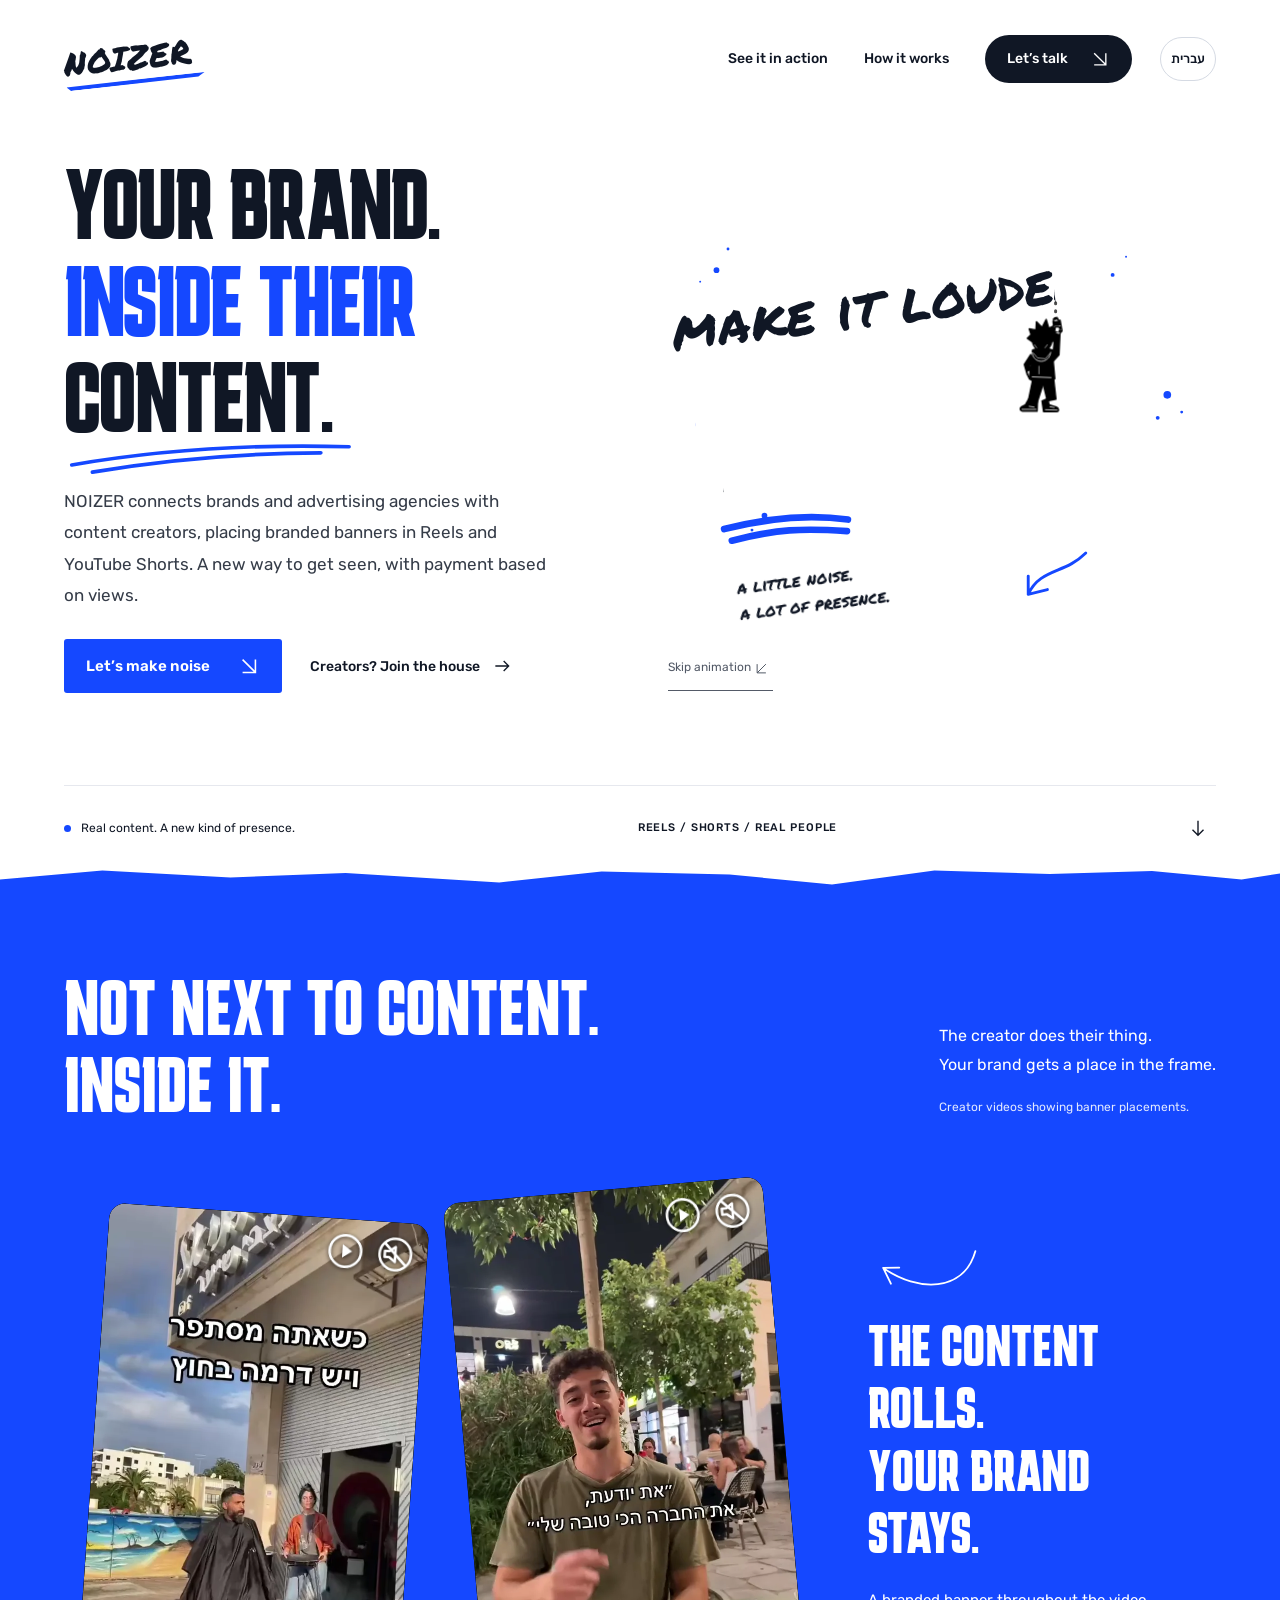
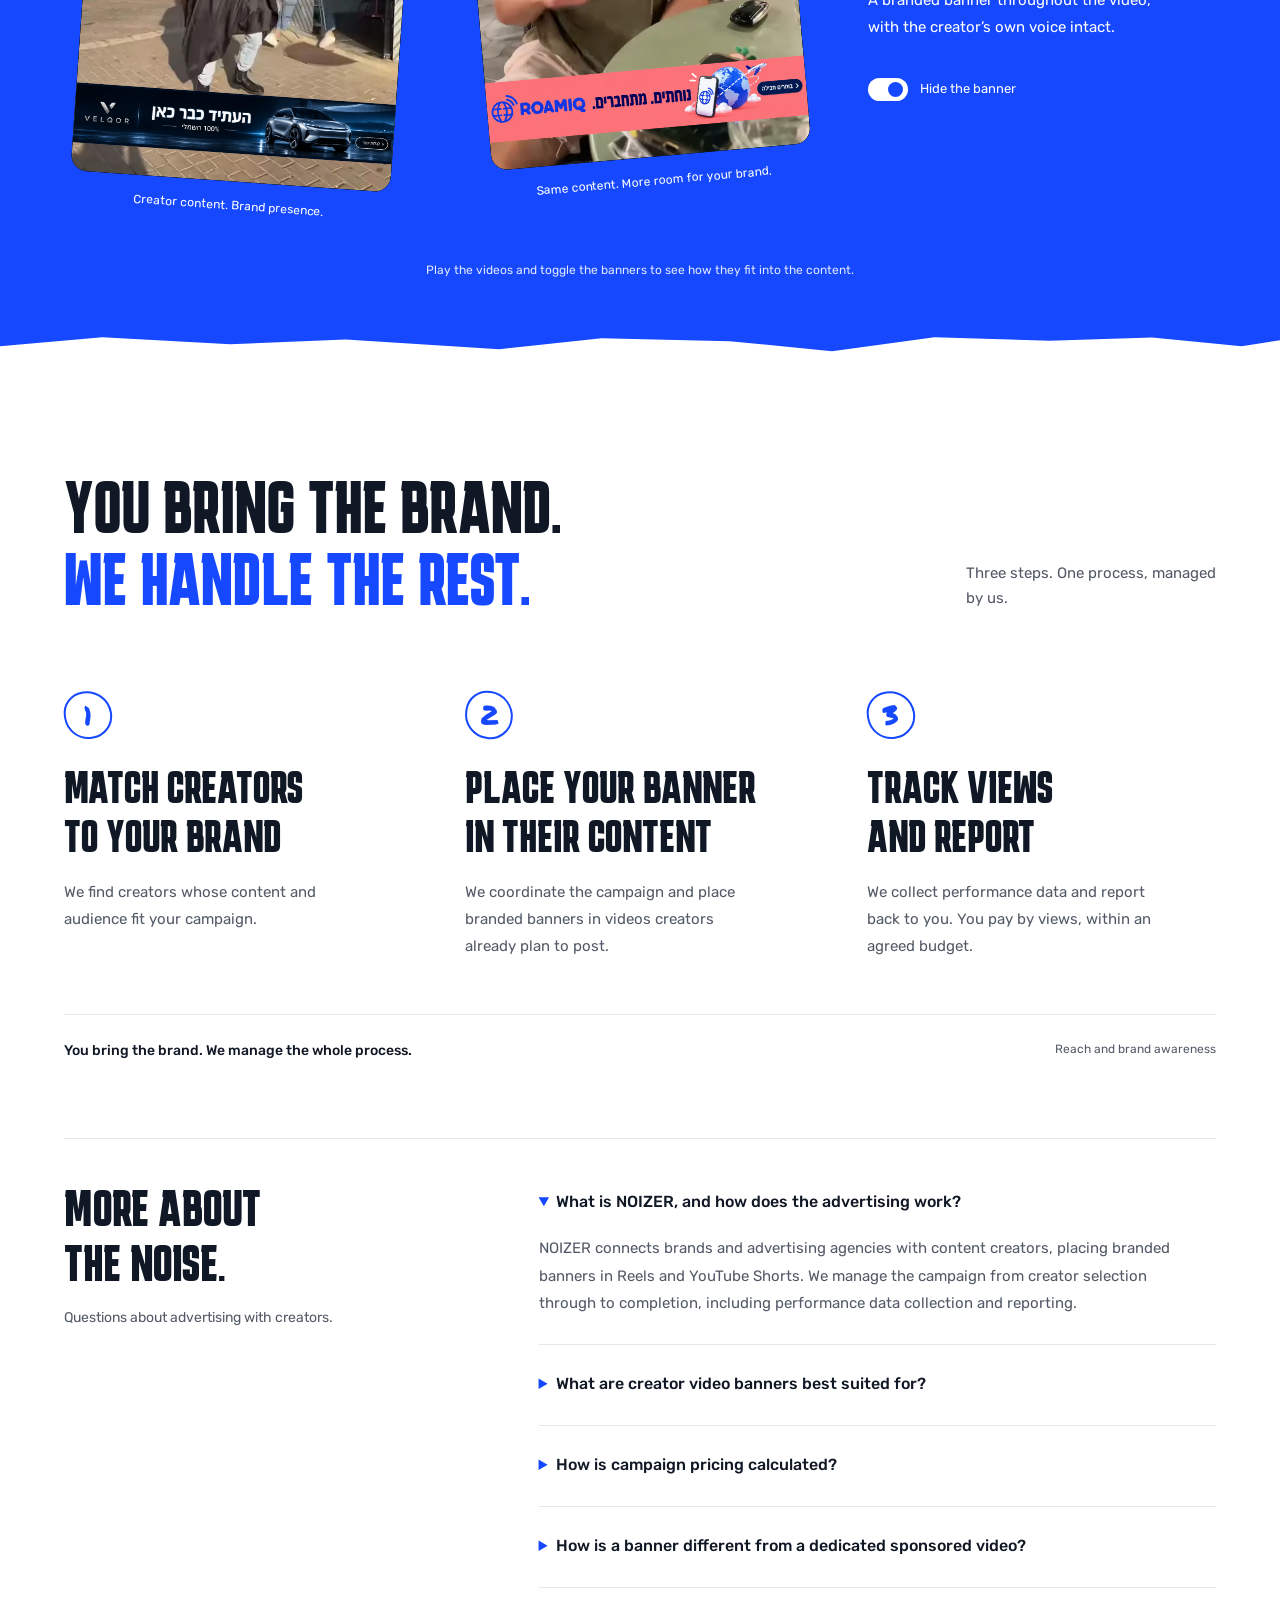
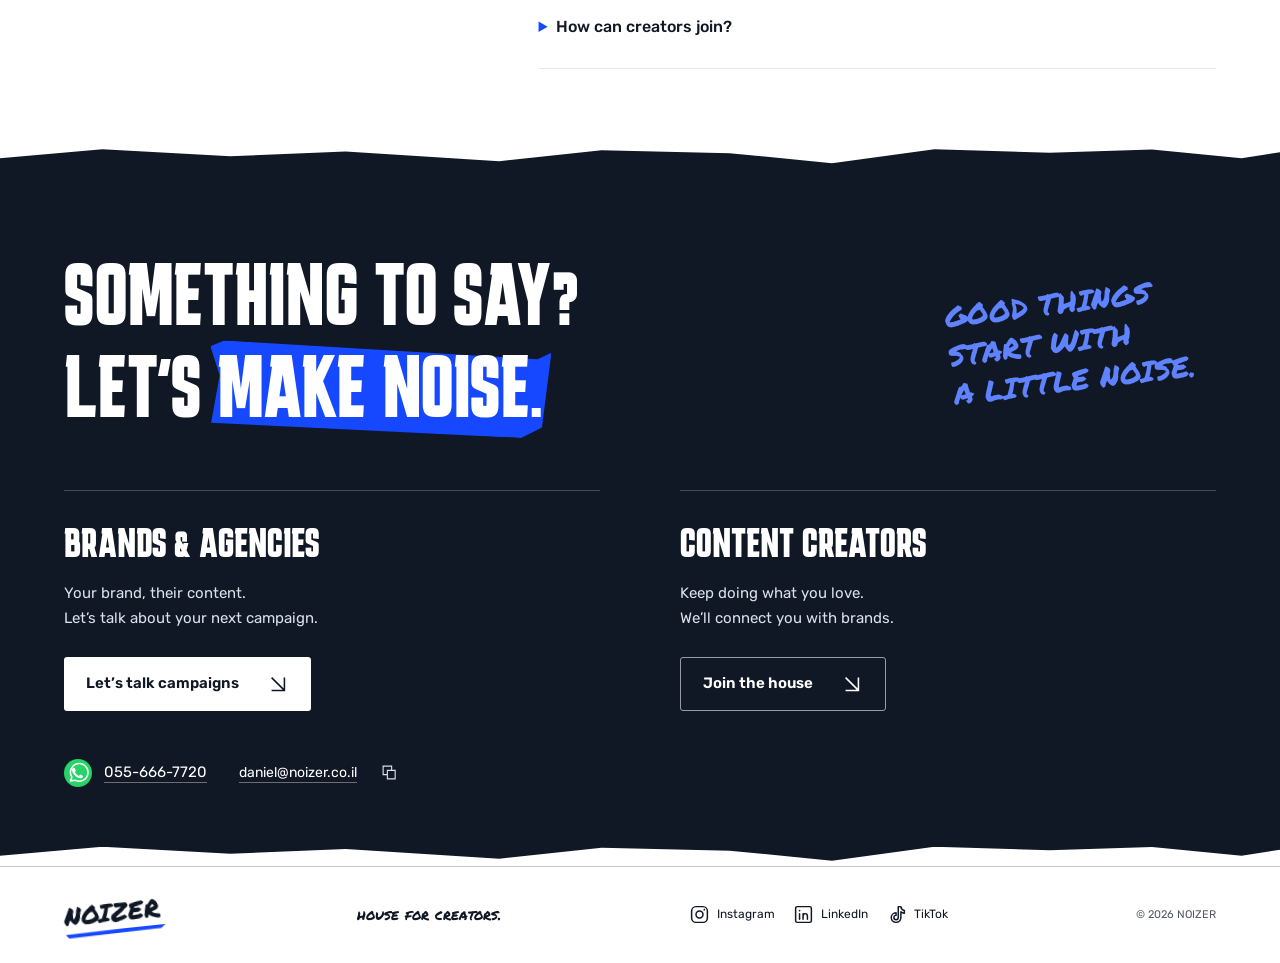
==== en/index.html @ 48719337 "Add full English site with language switch and bilingual search metadata" ====
<!doctype html>
<html lang="en" dir="ltr">
<head>
  <meta charset="utf-8">
  <meta name="viewport" content="width=device-width, initial-scale=1">
  <meta name="theme-color" content="#1548ff">
  <title>NOIZER | Branded banners in Reels and YouTube Shorts</title>
  <meta name="description" content="NOIZER connects brands and advertising agencies with content creators through branded banners in Reels and YouTube Shorts. We manage every step, from creator selection to campaign reporting.">
  <meta name="robots" content="index, follow, max-image-preview:large">
  <link rel="canonical" href="https://noizer.co.il/en/">
  <link rel="alternate" hreflang="he" href="https://noizer.co.il/">
  <link rel="alternate" hreflang="en" href="https://noizer.co.il/en/">
  <link rel="alternate" hreflang="x-default" href="https://noizer.co.il/">
  <meta property="og:type" content="website">
  <meta property="og:locale" content="en_US">
  <meta property="og:locale:alternate" content="he_IL">
  <meta property="og:site_name" content="NOIZER">
  <meta property="og:url" content="https://noizer.co.il/en/">
  <meta property="og:title" content="NOIZER | Your brand. Inside their content.">
  <meta property="og:description" content="Branded banners inside creators’ Reels and YouTube Shorts. We manage the campaign. You pay by views.">
  <meta property="og:image" content="https://noizer.co.il/assets/noizer-share.png">
  <meta property="og:image:secure_url" content="https://noizer.co.il/assets/noizer-share.png">
  <meta property="og:image:type" content="image/png">
  <meta property="og:image:width" content="1200">
  <meta property="og:image:height" content="630">
  <meta property="og:image:alt" content="NOIZER wordmark in black and blue on white">
  <meta name="twitter:card" content="summary_large_image">
  <meta name="twitter:image" content="https://noizer.co.il/assets/noizer-share.png">
  <meta name="twitter:image:alt" content="NOIZER wordmark in black and blue on white">
  <link rel="icon" href="/assets/favicon-96.png" type="image/png" sizes="96x96">
  <link rel="icon" href="/assets/favicon.svg" type="image/svg+xml" sizes="any">
  <link rel="preload" href="/assets/fonts/Karantina-Bold.ttf" as="font" type="font/ttf" crossorigin>
  <link rel="preload" href="/assets/fonts/Rubik.ttf" as="font" type="font/ttf" crossorigin>
  <link rel="stylesheet" href="/styles.css">
  <script src="/app.js" defer></script>
  <script type="application/ld+json">
  {
    "@context": "https://schema.org",
    "@graph": [
      {
        "@type": "Organization",
        "@id": "https://noizer.co.il/#noizer",
        "name": "NOIZER",
        "url": "https://noizer.co.il/",
        "email": "daniel@noizer.co.il",
        "sameAs": [
          "https://www.instagram.com/noizer__media/",
          "https://www.linkedin.com/company/noizer/",
          "https://www.tiktok.com/@noizer_media"
        ],
        "telephone": "+972556667720",
        "description": "A home for content creators, connecting them with brands and advertising agencies and managing branded banner campaigns in Reels and YouTube Shorts."
      },
      {
        "@type": "Service",
        "@id": "https://noizer.co.il/en/#service",
        "url": "https://noizer.co.il/en/",
        "name": "Branded banner placements in Reels and YouTube Shorts",
        "provider": {
          "@id": "https://noizer.co.il/#noizer"
        },
        "serviceType": "Creator campaign management for reach and brand awareness",
        "description": "Creator matching, campaign coordination, banner placement, view tracking and advertiser reporting. Payment is based on views within an agreed budget."
      },
      {
        "@type": "WebSite",
        "@id": "https://noizer.co.il/en/#website",
        "name": "NOIZER",
        "url": "https://noizer.co.il/en/",
        "inLanguage": "en",
        "publisher": {
          "@id": "https://noizer.co.il/#noizer"
        }
      }
    ]
  }
  </script>
</head>
<body>
  <a class="skip-link" href="#main">Skip to content</a>
  <header class="site-header shell">
    <a class="brand" href="#" aria-label="NOIZER — back to top"><span class="wordmark" lang="en" dir="ltr">NOIZER</span></a>
    <div class="header-actions">
      <nav aria-label="Main navigation">
        <a href="#examples">See it in action</a>
        <a href="#how-it-works">How it works</a>
        <a class="nav-contact" href="#contact">Let’s talk <svg class="inline-arrow" viewBox="0 0 24 24" aria-hidden="true"><path d="M19 5 5 19M5 5v14h14"/></svg></a>
      </nav>
      <a class="language-switch" href="/" lang="he" hreflang="he" dir="rtl" aria-label="Switch to Hebrew">עברית</a>
    </div>
  </header>

  <main id="main">
    <section class="hero shell" aria-labelledby="hero-title">
      <div class="hero-copy">
        <h1 id="hero-title">Your brand. <br> <span class="blue">Inside their</span> <br> <span class="last-line">content.<svg class="title-underline" viewBox="0 0 320 28" aria-hidden="true"><path d="M8 17 Q150 0 310 13 M30 26 Q150 12 279 18" /></svg></span></h1>
        <p class="hero-description">NOIZER connects brands and advertising agencies with content creators, placing branded banners in <bdi lang="en">Reels</bdi> and <bdi lang="en">YouTube Shorts</bdi>. A new way to get seen, with payment based on views.</p>
        <div class="hero-actions">
          <a class="button button-blue" href="#brands">Let’s make noise <svg viewBox="0 0 24 24" aria-hidden="true"><path d="M19 5 5 19M5 5v14h14"/></svg></a>
          <a class="creator-link" href="#creators">Creators? Join the house <svg class="inline-arrow" viewBox="0 0 24 24" aria-hidden="true"><path d="M20 12H4m6-6-6 6 6 6"/></svg></a>
        </div>
      </div>

      <div class="spray-art" id="spray-art" dir="ltr" aria-label="make it louder. make it noizer. house for creators.">
        <div class="spray-wall" lang="en">
          <span class="spray-line spray-first">make it louder</span>
          <span class="spray-line spray-second">make it noizer</span>
          <span class="spray-line spray-third">house for creators</span>
        </div>
        <svg class="art-splashes" viewBox="0 0 540 490" aria-hidden="true">
          <g fill="currentColor"><circle cx="35" cy="70" r="3"/><circle cx="47" cy="48" r="1.5"/><circle cx="18" cy="82" r="1"/><circle cx="505" cy="200" r="4"/><circle cx="520" cy="218" r="1.5"/><circle cx="495" cy="224" r="2"/><circle cx="85" cy="326" r="3"/><circle cx="72" cy="341" r="1.5"/><circle cx="448" cy="75" r="2"/><circle cx="462" cy="56" r="1"/></g>
          <path d="M43 340c46-12 87-16 129-10M51 352c48-12 72-13 120-10" fill="none" stroke="currentColor" stroke-width="7" stroke-linecap="round"/>
          <path d="M420 365c-22 22-48 16-60 43m0 0 0-19m0 19 20-5" fill="none" stroke="currentColor" stroke-width="3" stroke-linecap="round"/>
        </svg>
        <svg class="paint-stream" aria-hidden="true"><path id="paint-trail" fill="none" stroke="#000" stroke-width="3" stroke-linecap="round" stroke-dasharray="1 7"/></svg>
        <svg class="spray-character" id="spray-character" viewBox="0 0 180 280" aria-hidden="true" focusable="false">
          <g stroke="#000" stroke-width="3.5" stroke-linecap="round" stroke-linejoin="round">
            <!-- Back view: small hoodie silhouette, no face. -->
            <g class="kid-leg-left">
              <path d="m76 175-13 63 23 7 20-62" fill="#000"/>
              <path d="m64 234-9 16-10 5c-6 4-5 11 2 12h39l1-25Z" fill="#000"/>
              <path d="M46 262h37m-18-8 13 2" stroke="#fff" stroke-width="2"/>
            </g>
            <g class="kid-leg-right">
              <path d="m98 179 15 61 23-5-7-63" fill="#000"/>
              <path d="m114 233 4 17 19 6c7 3 8 11 1 12h-35l-4-28Z" fill="#000"/>
              <path d="m108 263 31 1m-19-9 11 2" stroke="#fff" stroke-width="2"/>
            </g>
            <path d="m69 117-17 26 8 28 13-7-7-18 16-17" fill="#000"/>
            <path d="m59 162 4 15 12-4-3-14" fill="#fff"/>
            <path d="m113 121 16-15 5-53 13 1-3 64-22 24" fill="#000"/>
            <path d="m134 58-1-15 14-4 4 15-6 10" fill="#fff"/>
            <path d="m74 105-9 76c20 13 46 13 68 0l-7-76-25-9Z" fill="#000"/>
            <path d="M73 112c2 30 45 32 49-1M73 176l50 2" fill="none" stroke="#fff" stroke-width="2"/>
            <path d="m76 113 11 13 21 2 12-14M91 148v20" fill="none" stroke="#fff" stroke-width="1.5"/>
            <path d="M73 62c-2 23 4 43 26 46 23-3 30-22 25-47" fill="#000"/>
            <path d="m73 83-13-9 10-10-5-15 18 3 1-22 15 15 11-21 7 23 19-9-6 23 15 4-18 18-6-11-11 7-12-8-13 10Z" fill="#000"/>
            <path d="m79 91 6 8m28-8-6 8" fill="none" stroke="#fff" stroke-width="1.5"/>
            <!-- Can nozzle is at (135,25); JS uses that same anchor. -->
            <path d="m128 29 19-3 5 29-20 3Z" fill="#000"/>
            <path d="m132 43 15-2m-13 12 15-2" stroke="#fff" stroke-width="2"/>
            <path d="m130 29-1-6 11-2 3 6" fill="#fff"/>
            <path d="m133 25-1-5 7-1 1 5" fill="#000"/>
            <path d="m133 53 1-9 9-1 4 6-4 9" fill="#fff"/>
          </g>
        </svg>
        <span class="art-note" lang="en">a little noise. <br> a lot of presence.</span>
        <div class="animation-controls">
          <button class="skip-animation" id="skip-animation" type="button" hidden>Skip animation <svg class="inline-arrow" viewBox="0 0 24 24" aria-hidden="true"><path d="M19 5 5 19M5 5v14h14"/></svg></button>
        </div>
      </div>
      <div class="hero-foot"><span><i aria-hidden="true"></i> Real content. A new kind of presence.</span><span dir="ltr" lang="en">REELS / SHORTS / REAL PEOPLE</span><a href="#examples" aria-label="Explore the examples"><svg viewBox="0 0 24 24" aria-hidden="true"><path d="M12 4v16m-6-6 6 6 6-6"/></svg></a></div>
    </section>

    <div class="section-transition white-to-blue" aria-hidden="true"></div>

    <section class="examples" id="examples" aria-labelledby="examples-title">
      <div class="shell">
        <div class="section-top">
          <h2 id="examples-title">Not next to content. <br> Inside it.</h2>
          <div class="section-intro"><p>The creator does their thing. <br> Your brand gets a place in the frame.</p><p class="demo-disclaimer">Creator videos showing banner placements.</p></div>
        </div>
        <div class="example-composition">
          <figure class="demo-frame demo-one">
            <div class="demo-photo photo-one">
              <video class="creator-video" id="creator-one" width="576" height="1024" controls playsinline muted preload="none" poster="/assets/examples/creator-one-poster.webp" aria-label="Creator video 1">
                <source src="/assets/examples/creator-one.mp4" type="video/mp4">
                Your browser does not support video playback. <a href="/assets/examples/creator-one.mp4">Open the video</a>.
              </video>
            </div>
            <div class="video-controls" hidden>
              <button class="video-play" type="button" aria-controls="creator-one" aria-label="Play video 1" data-playing="false"><svg class="video-control-icon" viewBox="0 0 24 24" aria-hidden="true" focusable="false"><circle cx="12" cy="12" r="10.5"/><path class="play-mark" d="m10 7.5 6.5 4.5-6.5 4.5Z"/><path class="pause-mark" d="M9.5 8v8m5-8v8"/></svg></button>
              <button class="video-sound" type="button" aria-controls="creator-one" aria-label="Unmute video 1" aria-pressed="false"><svg class="video-control-icon" viewBox="0 0 24 24" aria-hidden="true" focusable="false"><circle cx="12" cy="12" r="10.5"/><path d="M5 10h3l4-3v10l-4-3H5Z"/><path class="sound-waves" d="M15 9a4.5 4.5 0 0 1 0 6m2-8a7 7 0 0 1 0 10"/><path class="sound-slash" d="m5 5 14 14"/></svg></button>
            </div>
            <span class="video-status visually-hidden" role="status"></span>
            <div class="mock-banner real-banner banner-velqor"><img src="/assets/examples/velqor-banner.png" width="2172" height="724" alt="VELQOR — the future is here. 100% electric" loading="lazy" decoding="async"></div>
            <figcaption>Creator content. Brand presence.</figcaption>
          </figure>
          <figure class="demo-frame demo-two">
            <div class="demo-photo photo-two">
              <video class="creator-video" id="creator-two" width="576" height="1024" controls playsinline muted preload="none" poster="/assets/examples/creator-two-poster.webp" aria-label="Creator video 2">
                <source src="/assets/examples/creator-two.mp4" type="video/mp4">
                Your browser does not support video playback. <a href="/assets/examples/creator-two.mp4">Open the video</a>.
              </video>
            </div>
            <div class="video-controls" hidden>
              <button class="video-play" type="button" aria-controls="creator-two" aria-label="Play video 2" data-playing="false"><svg class="video-control-icon" viewBox="0 0 24 24" aria-hidden="true" focusable="false"><circle cx="12" cy="12" r="10.5"/><path class="play-mark" d="m10 7.5 6.5 4.5-6.5 4.5Z"/><path class="pause-mark" d="M9.5 8v8m5-8v8"/></svg></button>
              <button class="video-sound" type="button" aria-controls="creator-two" aria-label="Unmute video 2" aria-pressed="false"><svg class="video-control-icon" viewBox="0 0 24 24" aria-hidden="true" focusable="false"><circle cx="12" cy="12" r="10.5"/><path d="M5 10h3l4-3v10l-4-3H5Z"/><path class="sound-waves" d="M15 9a4.5 4.5 0 0 1 0 6m2-8a7 7 0 0 1 0 10"/><path class="sound-slash" d="m5 5 14 14"/></svg></button>
            </div>
            <span class="video-status visually-hidden" role="status"></span>
            <div class="mock-banner real-banner banner-roamiq"><img src="/assets/examples/roamiq-banner.png" width="2172" height="724" alt="ROAMIQ — land, connect, choose a plan" loading="lazy" decoding="async"></div>
            <figcaption>Same content. More room for your brand.</figcaption>
          </figure>
          <div class="example-explainer">
            <svg class="hand-arrow" viewBox="0 0 160 90" aria-hidden="true"><path d="M145 12c-7 59-70 69-123 43m0 0 22-4M22 55l14 20"/></svg>
            <h3>The content rolls. <br> Your brand stays.</h3>
            <p>A branded banner throughout the video, <br> with the creator’s own voice intact.</p>
            <button class="banner-toggle" id="banner-toggle" type="button" aria-pressed="true" hidden><span class="toggle-track" aria-hidden="true"><span></span></span><span id="toggle-label">Hide the banner</span></button>
            <span class="toggle-status" id="toggle-status" role="status"></span>
          </div>
        </div>
        <p class="examples-note">Play the videos and toggle the banners to see how they fit into the content.</p>
      </div>
    </section>

    <div class="section-transition blue-to-white" aria-hidden="true"></div>

    <section class="how shell" id="how-it-works" aria-labelledby="how-title">
      <div class="how-heading"><h2 id="how-title">You bring the brand. <br> <span class="blue">We handle the rest.</span></h2><p>Three steps. One process, managed by us.</p></div>
      <ol class="steps">
        <li><span class="step-number" aria-hidden="true">1</span><h3>Match creators <br> to your brand</h3><p>We find creators whose content and audience fit your campaign.</p></li>
        <li><span class="step-number" aria-hidden="true">2</span><h3>Place your banner <br> in their content</h3><p>We coordinate the campaign and place branded banners in videos creators already plan to post.</p></li>
        <li><span class="step-number" aria-hidden="true">3</span><h3>Track views <br> and report</h3><p>We collect performance data and report back to you. You pay by views, within an agreed budget.</p></li>
      </ol>
      <div class="how-bottom"><p>You bring the brand. We manage the whole process.</p><span>Reach and brand awareness</span></div>
      <div class="service-faq" aria-labelledby="faq-title">
        <div class="faq-heading"><h3 id="faq-title">More about <br> the noise.</h3><p>Questions about advertising with creators.</p></div>
        <div class="faq-answers">
          <details open>
            <summary>What is NOIZER, and how does the advertising work?</summary>
            <p>NOIZER connects brands and advertising agencies with content creators, placing branded banners in Reels and YouTube Shorts. We manage the campaign from creator selection through to completion, including performance data collection and reporting.</p>
          </details>
          <details>
            <summary>What are creator video banners best suited for?</summary>
            <p>The format is suited to reach and brand awareness campaigns, including upper funnel budgets. Your brand appears within the creator’s content. Sales or conversions are not guaranteed.</p>
          </details>
          <details>
            <summary>How is campaign pricing calculated?</summary>
            <p>Payment is based on views, within a budget agreed in advance. NOIZER collects performance data and reports to the advertiser as part of campaign management.</p>
          </details>
          <details>
            <summary>How is a banner different from a dedicated sponsored video?</summary>
            <p>With NOIZER, the banner appears in a video the creator already plans to post. Creators keep their own style, while your brand gets a place in the frame. We provide managed campaigns, rather than a self-service advertising platform.</p>
          </details>
          <details>
            <summary>How can creators join?</summary>
            <p>Get in touch through our <a href="#creators">creator contact section</a> with a profile link and a little about your content. NOIZER reviews the fit for campaigns and brands; there is no automatic platform signup.</p>
          </details>
        </div>
      </div>
    </section>

    <div class="section-transition white-to-ink" aria-hidden="true"></div>

    <section class="contact" id="contact" aria-labelledby="contact-title">
      <div class="shell">
        <div class="contact-heading"><h2 id="contact-title">Something to say? <br> Let’s <span class="paint-word">make noise.</span></h2><span class="contact-slogan" lang="en" dir="ltr">GOOD THINGS <br> START WITH <br> A LITTLE NOISE.</span></div>
        <div class="contact-paths">
          <article id="brands"><h3>Brands &amp; agencies</h3><p>Your brand, their content. <br> Let’s talk about your next campaign.</p><a class="button button-white" data-contact="brands" href="mailto:daniel@noizer.co.il?subject=NOIZER%20%E2%80%94%20Brand%20or%20agency%20inquiry">Let’s talk campaigns <svg viewBox="0 0 24 24" aria-hidden="true"><path d="M19 5 5 19M5 5v14h14"/></svg></a></article>
          <article id="creators"><h3>Content creators</h3><p>Keep doing what you love. <br> We’ll connect you with brands.</p><a class="button button-outline" data-contact="creators" href="mailto:daniel@noizer.co.il?subject=NOIZER%20%E2%80%94%20Creator%20inquiry">Join the house <svg viewBox="0 0 24 24" aria-hidden="true"><path d="M19 5 5 19M5 5v14h14"/></svg></a></article>
        </div>
        <div class="direct-contact">
          <a class="phone-link" href="https://wa.me/972556667720" target="_blank" rel="noopener noreferrer" aria-label="Chat with NOIZER on WhatsApp — opens in a new tab"><svg class="whatsapp-icon" viewBox="0 0 32 32" aria-hidden="true"><circle cx="16" cy="16" r="16" fill="#25d366"/><path d="M7.5 25 9 20.7a10 10 0 1 1 3.9 3.5L7.5 25Z" fill="none" stroke="#fff" stroke-width="1.8" stroke-linejoin="round"/><path d="m12 10 1.7 3.6-1.3 1.3c1.2 2.1 2.6 3.5 4.7 4.5l1.3-1.6 3.4 1.6c-.2 2-1.6 3.1-3.3 2.7-4.8-1.2-8.6-5.1-9.3-8.8-.3-1.5.5-3 1.5-3.3H12Z" fill="#fff"/></svg><span dir="ltr">055-666-7720</span></a>
        <div class="email-line"><a href="mailto:daniel@noizer.co.il" dir="ltr">daniel@noizer.co.il</a><button id="copy-email" type="button" aria-label="Copy email address" hidden><svg viewBox="0 0 24 24" aria-hidden="true"><path d="M9 9h11v12H9zM15 9V3H3v12h6"/></svg></button><span id="copy-status" role="status"></span></div>
        </div>
      </div>
    </section>
  </main>
  <div class="section-transition ink-to-white" aria-hidden="true"></div>
  <footer class="site-footer shell">
    <a href="#" class="footer-brand" aria-label="NOIZER — back to top"><span class="wordmark" lang="en" dir="ltr">NOIZER</span></a>
    <span lang="en" dir="ltr">house for creators.</span>
    <nav class="footer-socials" aria-label="NOIZER on social media">
      <a href="https://www.instagram.com/noizer__media/" target="_blank" rel="noopener noreferrer" aria-label="NOIZER on Instagram — opens in a new tab"><svg viewBox="0 0 24 24" aria-hidden="true"><rect x="3" y="3" width="18" height="18" rx="5"/><circle cx="12" cy="12" r="4"/><circle class="social-dot" cx="17.5" cy="6.5" r="1"/></svg><span lang="en" dir="ltr">Instagram</span></a>
      <a href="https://www.linkedin.com/company/noizer/" target="_blank" rel="noopener noreferrer" aria-label="NOIZER on LinkedIn — opens in a new tab"><svg viewBox="0 0 24 24" aria-hidden="true"><rect x="3" y="3" width="18" height="18" rx="2"/><circle class="social-dot" cx="7.5" cy="7.5" r="1"/><path d="M7.5 11v6.5M11.5 17.5V11m0 3c0-4 5-4 5 0v3.5"/></svg><span lang="en" dir="ltr">LinkedIn</span></a>
      <a href="https://www.tiktok.com/@noizer_media" target="_blank" rel="noopener noreferrer" aria-label="NOIZER on TikTok — opens in a new tab"><svg viewBox="0 0 24 24" aria-hidden="true"><path d="M14 3h3c.3 2.5 1.7 4 4 4.5v3c-1.6-.1-3-.6-4-1.5v6.5a5.5 5.5 0 1 1-5.5-5.5v3a2.5 2.5 0 1 0 2.5 2.5Z"/></svg><span lang="en" dir="ltr">TikTok</span></a>
    </nav>
    <span class="footer-copyright">© <span id="year">2026</span> NOIZER</span>
  </footer>
</body>
</html>
---- styles.css ----
@font-face{font-family:Rubik;src:url('assets/fonts/Rubik.ttf') format('truetype');font-weight:300 900;font-display:swap}
@font-face{font-family:Karantina;src:url('assets/fonts/Karantina-Bold.ttf') format('truetype');font-weight:700;font-display:swap}
@font-face{font-family:Marker;src:url('assets/fonts/PermanentMarker.ttf') format('truetype');font-weight:400;font-display:swap}
:root{--blue:#1548ff;--ink:#101725;--paper:#fff;--subtle:#535a67;--ease:cubic-bezier(.23,1,.32,1);--body:Rubik,Arial,sans-serif;--display:Karantina,Rubik,Arial,sans-serif;--hand:Marker,cursive;--gutter:clamp(22px,5vw,80px);--section-gap:clamp(76px,9vw,136px)}
*{box-sizing:border-box}html{scroll-behavior:smooth;scroll-padding-top:28px}body{margin:0;background:var(--paper);color:var(--ink);font-family:var(--body);line-height:1.65;-webkit-font-smoothing:antialiased}::selection{background:var(--blue);color:white}a{color:inherit;text-decoration:none;text-underline-offset:5px}button{font:inherit;cursor:pointer}button,a{-webkit-tap-highlight-color:transparent}button:disabled{cursor:default}a:focus-visible,button:focus-visible{outline:3px solid var(--blue);outline-offset:6px}section[id],article[id]{scroll-margin-top:40px}h1,h2,h3,p,figure{margin:0}h1,h2,h3{text-wrap:balance}h1,h2{font-family:var(--display);font-weight:700;line-height:.98}p{text-wrap:pretty}svg{display:block}img{display:block;max-width:100%}[hidden]{display:none!important}.shell{max-width:1440px;margin-inline:auto;padding-inline:var(--gutter)}.blue{color:var(--blue)}.skip-link{position:fixed;top:12px;right:12px;background:var(--ink);color:white;padding:10px 18px;z-index:10;transform:translateY(-160%)}.skip-link:focus{transform:none}.site-header{display:flex;align-items:center;justify-content:space-between;min-height:118px;gap:30px}.brand{display:block;width:145px}.brand img{width:100%;height:auto}.site-header nav{display:flex;align-items:center;gap:36px;font-size:14px;font-weight:500}.nav-contact{display:flex;align-items:center;gap:22px;background:var(--ink);color:white;padding:12px 22px;border-radius:100px}.nav-contact span{font-size:22px;line-height:1}.hero{display:grid;grid-template-columns:1.03fr 1fr;align-items:center;gap:40px;padding-top:38px}.hero-copy{padding-bottom:26px}.hero h1{font-size:clamp(72px,7.7vw,112px);letter-spacing:-.018em}.hero .last-line{position:relative;display:inline-block}.title-underline{position:absolute;color:var(--blue);width:125%;right:0;bottom:-22px;fill:none;stroke:currentColor;stroke-width:4;stroke-linecap:round;transform:rotate(-3deg)}.hero-description{max-width:485px;font-size:17px;line-height:1.85;margin-top:40px;color:#353c48}.hero-actions{display:flex;align-items:center;gap:28px;flex-wrap:wrap;margin-top:28px}.button{display:inline-flex;align-items:center;justify-content:center;gap:28px;min-height:54px;padding:12px 22px;border-radius:3px;font-size:15px;font-weight:600;transition:transform 180ms var(--ease),background-color 180ms,color 180ms}.button svg{width:22px;height:22px;stroke:currentColor;stroke-width:1.7;fill:none}.button-blue{background:var(--blue);color:white}.button:active{transform:scale(.97)}.creator-link{font-size:14px;font-weight:500;display:flex;gap:12px;align-items:center}.creator-link span{font-size:24px}.spray-art{position:relative;min-width:0;height:470px;isolation:isolate}.spray-wall{position:absolute;top:52px;left:10px;width:100%;transform:rotate(-7deg);z-index:2}.spray-line{display:block;width:max-content;max-width:100%;font-family:var(--hand);font-weight:400;line-height:1.45;white-space:nowrap;transform-origin:left center;clip-path:inset(0)}.spray-first{font-size:clamp(38px,4.35vw,64px)}.spray-second{font-size:clamp(39px,4.45vw,65px);color:var(--blue);margin-left:12px}.spray-third{font-size:clamp(25px,2.65vw,38px);margin-left:32px;margin-top:9px}.art-splashes{position:absolute;inset:0;width:100%;height:100%;color:var(--blue);pointer-events:none}.spray-kid{position:absolute;right:14px;bottom:8px;width:175px;height:auto;z-index:3;transform:rotate(7deg)}.art-note{position:absolute;left:70px;bottom:16px;font-family:var(--hand);font-size:17px;line-height:1.5;transform:rotate(-7deg)}.spray-mist{opacity:0}.skip-animation{position:absolute;bottom:-18px;left:0;border:0;border-bottom:1px solid currentColor;color:var(--subtle);background:transparent;font-size:12px;padding:7px 0;direction:rtl}.spraying .spray-line{clip-path:inset(-5% 100% -5% -5%)}.spraying .spray-mist{animation:spray-puff 500ms linear 6}.spraying .spray-arm{transform-origin:145px 144px;animation:can-shake 650ms var(--ease) 5}.spraying .art-splashes{animation:splatter-in 1600ms ease-out both}.hero-foot{grid-column:1/-1;display:flex;align-items:center;justify-content:space-between;border-top:1px solid #e6e8ee;padding-block:24px;margin-top:26px;gap:20px;font-size:12px}.hero-foot>span:first-child{display:flex;align-items:center;gap:10px}.hero-foot i{width:7px;height:7px;border-radius:50%;background:var(--blue)}.hero-foot>span[lang]{font-size:11px;letter-spacing:.08em;font-weight:500}.hero-foot a{width:36px;height:36px;display:grid;place-items:center}.hero-foot svg{width:22px;height:22px;stroke:var(--ink);stroke-width:1.5;fill:none}
.examples{background:var(--blue);color:white;padding-block:80px 56px;position:relative;overflow:hidden}.section-top{display:flex;justify-content:space-between;align-items:end;gap:40px}.section-top h2{font-size:clamp(58px,6.1vw,88px)}.section-intro{padding-bottom:5px;max-width:440px}.section-intro>p{font-size:16px;line-height:1.8}.section-intro .demo-disclaimer{margin-top:17px;font-size:12px;color:#e2e8ff}.example-composition{display:grid;grid-template-columns:1fr 1fr 1.04fr;gap:44px;align-items:center;margin-top:65px;padding-inline:26px}.demo-frame{position:relative;aspect-ratio:9/16;isolation:isolate;background:#0e1935;border-radius:16px;max-width:320px;width:100%;overflow:visible;align-self:start}.demo-one{transform:rotate(4deg);margin-top:24px}.demo-two{transform:rotate(-5deg)}.demo-photo{position:absolute;inset:0;z-index:-1;background:#f1f4ff;border-radius:16px}.photo-one{background-position:left center}.photo-two{background-position:right center}.demo-label{position:absolute;right:14px;top:15px;padding:3px 11px;border-radius:30px;font-size:11px;font-weight:600;background:white;color:var(--ink)}.frame-meta{position:absolute;left:18px;right:18px;bottom:104px;display:flex;align-items:center;justify-content:space-between;color:var(--blue);font-size:14px;font-weight:600}.frame-meta svg{height:26px;width:26px;fill:none;stroke:var(--blue);stroke-width:1.5}.mock-banner{position:absolute;left:0;right:0;bottom:28px;min-height:60px;padding:10px 16px;background:var(--blue);color:white;display:flex;align-items:center;justify-content:space-between;gap:10px;transition:opacity 180ms ease-out,transform 180ms var(--ease)}.mock-banner>span{font-size:20px;font-weight:900;letter-spacing:-.04em}.mock-banner small{font-size:11px}.banner-light{background:white;color:var(--ink)}.demo-frame figcaption{position:absolute;bottom:-35px;left:0;right:0;font-size:12px;text-align:center;white-space:nowrap}.example-explainer{padding-inline-start:24px;align-self:center}.hand-arrow{width:115px;fill:none;stroke:white;stroke-width:2.5;stroke-linecap:round;transform:rotate(9deg);margin-bottom:15px}.example-explainer h3{font-family:var(--display);font-size:58px;line-height:1.08}.example-explainer p{font-size:15px;margin-top:22px;line-height:1.8}.banner-toggle{display:flex;gap:12px;align-items:center;background:transparent;color:white;border:0;padding:12px 0;margin-top:24px;font-size:13px;min-height:48px}.toggle-track{display:inline-block;border:1px solid #ffffff90;border-radius:99px;width:40px;height:23px;padding:3px;background:white}.toggle-track>span{width:15px;height:15px;display:block;border-radius:50%;background:var(--blue);transform:translateX(-16px);transition:transform 180ms var(--ease)}.banner-toggle[aria-pressed=false] .toggle-track>span{transform:none}.no-banners .mock-banner{opacity:0;transform:translateY(6px)}.toggle-status{font-size:12px;display:block;min-height:22px}.examples-note{margin-top:80px;font-size:12px;color:#e2e8ff;text-align:center}.examples a:focus-visible,.examples button:focus-visible,.contact a:focus-visible,.contact button:focus-visible{outline-color:white}
.how{padding-block:var(--section-gap) 80px}.how-heading{display:flex;align-items:end;justify-content:space-between;gap:24px}.how-heading h2{font-size:clamp(54px,5.7vw,82px)}.how-heading>p{max-width:250px;font-size:15px;margin-bottom:5px;color:var(--subtle)}.steps{list-style:none;padding:0;display:grid;grid-template-columns:repeat(3,1fr);gap:52px;margin-block:64px 54px}.steps li{position:relative;padding-top:12px}.step-number{font-family:var(--hand);font-size:27px;color:var(--blue);display:inline-grid;place-items:center;width:48px;height:48px;margin-bottom:24px;border:2px solid var(--blue);border-radius:46% 54% 48% 52%;transform:rotate(-9deg)}.steps li:nth-child(2) .step-number{transform:rotate(8deg)}.steps h3{font-family:var(--display);font-size:46px;line-height:1.06}.steps p{font-size:15px;max-width:300px;line-height:1.8;margin-top:18px;color:var(--subtle)}.how-bottom{border-top:1px solid #e6e8ee;padding-top:24px;display:flex;gap:24px;justify-content:space-between;align-items:center}.how-bottom p{font-size:14px;font-weight:500}.how-bottom>span{font-size:12px;color:var(--subtle)}.how-bottom>span>span{color:var(--blue);padding-inline:10px;font-size:20px}
.contact{background:var(--ink);color:white;padding-block:80px 52px;position:relative;overflow:hidden}.contact-heading{display:flex;align-items:center;justify-content:space-between;gap:36px}.contact h2{font-size:clamp(62px,6.8vw,98px);line-height:1.05}.paint-word{position:relative;color:#fff;isolation:isolate;white-space:nowrap}.paint-word:before{content:"";position:absolute;inset:4px -8px -3px;background:var(--blue);transform:rotate(2deg);clip-path:polygon(0 7%,4% 0,96% 9%,100% 1%,98% 87%,92% 100%,1% 95%,3% 40%);z-index:-1}.contact-slogan{font-family:var(--hand);color:#5f83ff;font-size:29px;line-height:1.35;transform:rotate(-7deg);margin-inline-end:24px}.contact-paths{display:grid;grid-template-columns:1fr 1fr;margin-top:58px;gap:80px}.contact-paths article{padding-top:28px;border-top:1px solid #ffffff38}.contact-paths h3{font-family:var(--display);font-size:42px;line-height:1.1}.contact-paths p{font-size:15px;color:#dce0e8;margin-top:16px}.contact-paths .button{margin-top:26px}.button-white{background:white;color:var(--ink)}.button-outline{border:1px solid #ffffff90;color:white}.email-line{display:flex;align-items:center;gap:14px;margin-top:46px;font-size:14px}.email-line>a{text-decoration:underline;text-decoration-color:#ffffff60}.email-line button{background:transparent;border:0;color:#dce0e8;padding:10px;min-height:44px;min-width:44px}.email-line svg{height:17px;width:17px;fill:none;stroke:currentColor;stroke-width:1.6}.email-line #copy-status{font-size:12px;color:#dce0e8}.site-footer{display:flex;align-items:center;justify-content:space-between;gap:24px;padding-block:26px;font-size:11px;color:var(--subtle)}.footer-brand{width:105px}.footer-brand img{width:100%;height:auto}.site-footer>span[lang]{font-family:var(--hand);font-size:15px;color:var(--ink)}
@media(hover:hover) and (pointer:fine){.button-blue:hover{background:#0731d5;transform:translateY(-2px)}.nav-contact:hover{background:var(--blue)}.button-white:hover{background:#e8edff;transform:translateY(-2px)}.button-outline:hover{background:white;color:var(--ink);transform:translateY(-2px)}.creator-link:hover,.site-header nav>a:not(.nav-contact):hover{color:var(--blue)}.email-line>a:hover{text-decoration-color:white}}
@keyframes paint-in{from{clip-path:inset(-5% 100% -5% -5%)}to{clip-path:inset(-5%)}}@keyframes spray-puff{0%,100%{opacity:0;transform:translate(0,0)}30%{opacity:.8}80%{opacity:0;transform:translate(-12px,-10px)}}@keyframes can-shake{0%,100%{transform:rotate(0)}50%{transform:rotate(-7deg)}}@keyframes splatter-in{from{opacity:0}35%{opacity:.2}to{opacity:1}}@keyframes settle-in{from{transform:translateY(14px);opacity:.5}to{transform:translateY(0);opacity:1}}.arriving{animation:settle-in 550ms var(--ease) both}
@media(min-width:1440px){.spray-wall{left:18px}.spray-first{font-size:64px}.spray-second{font-size:65px}}
@media(max-width:1050px){.site-header nav{gap:25px}.hero{gap:24px}.hero-actions{gap:18px}.hero-description{font-size:16px}.spray-art{height:420px}.spray-kid{width:150px}.art-note{left:38px}.example-composition{gap:28px;padding-inline:8px}.example-explainer{padding-inline-start:8px}.example-explainer h3{font-size:46px}.steps{gap:35px}.contact-slogan{font-size:24px}.how-heading>p{max-width:210px}}
@media(max-width:760px){:root{--gutter:24px}.site-header{min-height:92px;gap:15px}.brand{width:115px}.site-header nav{gap:18px;font-size:12px}.nav-contact{padding:9px 14px;gap:12px}.nav-contact span{font-size:19px}.hero{padding-top:20px;grid-template-columns:1fr;gap:0}.hero-copy{padding-bottom:0}.hero h1{font-size:clamp(76px,13.2vw,106px);line-height:1.02}.hero h1 br:nth-of-type(2){display:none}.hero h1 .last-line{margin-right:8px}.title-underline{bottom:-14px}.hero-description{max-width:530px;margin-top:32px;font-size:16px}.hero-actions{margin-top:25px;gap:22px}.hero-actions .button{font-size:14px;gap:22px}.creator-link{font-size:13px}.spray-art{height:375px;width:100%;max-width:510px;margin:20px auto 0}.spray-wall{top:43px;left:8px}.spray-first{font-size:clamp(33px,7.6vw,56px)}.spray-second{font-size:clamp(34px,7.8vw,57px)}.spray-third{font-size:clamp(23px,5.1vw,33px)}.spray-kid{width:145px;bottom:4px;right:15px}.art-note{font-size:14px;bottom:16px;left:44px}.art-splashes{height:390px;top:-14px}.skip-animation{bottom:0;font-size:11px}.hero-foot{margin-top:18px;padding-block:19px}.hero-foot>span[lang]{font-size:9px;letter-spacing:0}.hero-foot>span:first-child{font-size:11px}.hero-foot a{width:24px}.examples{padding-block:58px 38px}.section-top{display:block}.section-top h2{font-size:66px}.section-intro{margin-top:24px;max-width:100%}.section-intro>p{font-size:15px}.section-intro .demo-disclaimer{font-size:11px}.demo-disclaimer br{display:none}.example-composition{grid-template-columns:1fr 1fr;gap:24px;margin-top:45px;padding-inline:4px}.demo-frame{border-radius:12px}.demo-photo{border-radius:12px}.demo-one{margin-top:14px}.mock-banner{padding:8px 9px;min-height:47px;bottom:22px;gap:5px}.mock-banner>span{font-size:clamp(12px,3.1vw,20px)}.mock-banner small{font-size:9px}.frame-meta{bottom:82px;left:12px;right:12px;font-size:11px}.frame-meta svg{height:20px;width:20px}.demo-label{font-size:10px;padding:3px 8px;top:11px;right:10px}.demo-frame figcaption{font-size:10px;bottom:-31px;white-space:normal}.example-explainer{grid-column:1/-1;margin-top:45px;padding-inline:0;position:relative}.hand-arrow{position:absolute;left:10px;top:0;width:75px;transform:rotate(120deg)}.example-explainer h3{font-size:54px}.example-explainer p{font-size:15px;margin-top:16px}.banner-toggle{margin-top:16px}.examples-note{margin-top:30px;text-align:right;font-size:11px}.how{padding-block:72px 55px}.how-heading{display:block}.how-heading h2{font-size:62px}.how-heading>p{max-width:none;margin-top:22px;font-size:14px}.steps{grid-template-columns:1fr;margin-block:38px 35px;gap:32px}.steps li{display:grid;grid-template-columns:52px 1fr;column-gap:18px;padding-top:0}.step-number{grid-row:1/3;margin-top:3px;margin-bottom:0}.steps h3{font-size:40px}.steps h3 br{display:none}.steps p{grid-column:2;margin-top:10px;max-width:450px;font-size:14px}.how-bottom{display:block}.how-bottom p{font-size:13px}.how-bottom>span{display:block;margin-top:12px}.contact{padding-block:60px 40px}.contact h2{font-size:68px}.contact-slogan{display:none}.contact-paths{grid-template-columns:1fr;gap:32px;margin-top:35px}.contact-paths article{padding-top:25px}.contact-paths h3{font-size:40px}.contact-paths p{font-size:15px}.contact-paths .button{margin-top:22px}.email-line{margin-top:35px;flex-wrap:wrap}.site-footer{padding-block:22px;gap:16px}.footer-brand{width:85px}.site-footer>span[lang]{font-size:11px}.site-footer>span:last-child{font-size:10px}}
@media(max-width:410px){.site-header nav>a:first-child{display:none}.site-header nav{gap:15px}.brand{width:100px}.hero-actions{gap:16px}.hero-actions .button{padding-inline:16px;gap:14px}.hero-actions .creator-link{font-size:12px;gap:7px}.hero h1{font-size:76px}.hero .last-line{margin-right:4px}.spray-art{height:345px}.spray-kid{width:128px}.spray-wall{left:0;top:48px}.spray-third{margin-left:19px}.spray-second{margin-left:4px}.art-note{left:28px;font-size:13px}.hero-foot>span[lang]{display:none}.how-heading h2{font-size:56px}.contact h2{font-size:60px}.example-composition{gap:21px}.mock-banner{flex-direction:column;gap:0;align-items:flex-start}.mock-banner small{font-size:8px}.section-top h2{font-size:60px}}
@media(prefers-reduced-motion:reduce){html{scroll-behavior:auto}*,*::before,*::after{animation:none!important;transition:none!important}.spray-line{clip-path:none!important}.spray-mist{opacity:0!important}.skip-animation{display:none!important}}

/* Text wordmark remains until the original NOIZER logo file is supplied. */
.wordmark{display:block;font-family:var(--hand);font-size:33px;line-height:1.3;transform:rotate(-6deg);color:var(--ink);position:relative}.wordmark:after{content:"";display:block;height:5px;background:var(--blue);width:96%;clip-path:polygon(0 25%,100% 0,95% 80%,3% 100%);margin-top:1px}.footer-brand .wordmark{font-size:25px}.empty-video{position:absolute;inset:0;display:flex;flex-direction:column;align-items:center;justify-content:center;color:#53658e;text-align:center;font-family:var(--display);font-size:49px;line-height:1.1;padding-bottom:48px}.empty-video small{font-family:var(--body);font-size:10px;line-height:1.6;margin-top:18px}.banner-light{background:var(--ink);color:white}.frame-meta svg{stroke:var(--blue)}
@media(max-width:760px){.wordmark{font-size:28px}.empty-video{font-size:39px}.empty-video small{font-size:9px;margin-top:12px}}
@media(max-width:410px){.wordmark{font-size:25px}.empty-video{font-size:34px}.empty-video small{font-size:8px}}

.inline-arrow{display:inline-block;width:20px;height:20px;fill:none;stroke:currentColor;stroke-width:1.6;vertical-align:middle;flex-shrink:0}.how-bottom .inline-arrow{width:18px;height:18px;color:var(--blue);margin-inline:8px}.site-header nav>a{min-height:44px;display:flex;align-items:center}.skip-animation{min-height:44px}.skip-animation .inline-arrow{width:15px;height:15px;margin-right:4px}

/* Slightly irregular solid edges match the reference; no gradient or fade. */
.section-transition{height:20px;background:var(--edge-from);position:relative;pointer-events:none}
.section-transition::after{content:"";position:absolute;inset:0;background:var(--edge-to);clip-path:polygon(0 45%,8% 0,18% 35%,27% 12%,39% 60%,47% 5%,57% 20%,65% 70%,73% 0,82% 18%,90% 2%,97% 45%,100% 15%,100% 100%,0 100%)}
.white-to-blue{--edge-from:var(--paper);--edge-to:var(--blue)}
.blue-to-white{--edge-from:var(--blue);--edge-to:var(--paper)}
.white-to-ink{--edge-from:var(--paper);--edge-to:var(--ink)}
.ink-to-white{--edge-from:var(--ink);--edge-to:var(--paper)}
.direct-contact{display:flex;align-items:center;flex-wrap:wrap;gap:12px 32px;margin-top:40px}
.direct-contact .email-line{margin-top:0}
.phone-link{display:inline-flex;align-items:center;gap:12px;min-height:44px;font-size:15px;text-decoration:underline;text-decoration-color:#ffffff60;text-underline-offset:5px}
.phone-link .whatsapp-icon{width:28px;height:28px;flex-shrink:0}
@media(hover:hover) and (pointer:fine){.phone-link:hover{text-decoration-color:white}}
@media(max-width:760px){.direct-contact{margin-top:28px;gap:8px 24px}.section-transition{height:14px}}

/* Small back-view mascot; JavaScript shares one clock with the paint reveal. */
.spray-character{--kid-rest-right:24px;--kid-rest-bottom:52px;position:absolute;right:var(--kid-rest-right);bottom:var(--kid-rest-bottom);width:68px;height:auto;z-index:3;pointer-events:none}
.spraying .spray-character{left:0;top:0;right:auto;bottom:auto;will-change:transform}
.paint-stream{position:absolute;inset:0;width:100%;height:100%;overflow:visible;pointer-events:none;z-index:3}
#paint-trail{opacity:0}
@media(max-width:760px){.spray-character{--kid-rest-right:20px;--kid-rest-bottom:52px;width:58px}}
@media(max-width:410px){.spray-character{--kid-rest-right:16px;width:54px}}
@media(prefers-reduced-motion:reduce){.paint-stream{display:none!important}.spray-character{transform:none!important}}

.spray-art .art-note{bottom:56px}

@keyframes kid-wrist{0%,100%{transform:rotate(0)}50%{transform:rotate(-2deg)}}

.is-walking .kid-leg-left{transform-origin:90px 182px;animation:kid-step 240ms ease-in-out infinite alternate}
.is-walking .kid-leg-right{transform-origin:106px 182px;animation:kid-step 240ms ease-in-out infinite alternate-reverse}
@keyframes kid-step{from{transform:rotate(-9deg)}to{transform:rotate(9deg)}}

.animation-controls{position:absolute;bottom:-18px;left:0;right:0;display:flex;align-items:center;justify-content:space-between;gap:12px;flex-wrap:wrap}
.animation-controls .skip-animation{position:static}
@media(max-width:760px){.animation-controls{bottom:0;gap:8px}}

.service-faq{display:grid;grid-template-columns:1fr 1.65fr;gap:64px;margin-top:76px;padding-top:42px;border-top:1px solid #e6e8ee}
.faq-heading h3{font-family:var(--display);font-size:52px;line-height:1.05}
.faq-heading>p{font-size:14px;color:var(--subtle);margin-top:16px}
.faq-answers details{border-bottom:1px solid #e6e8ee;padding-block:18px}
.faq-answers details:first-child{padding-top:0}
.faq-answers summary{font-size:16px;font-weight:500;cursor:pointer;min-height:44px;padding-block:8px}
.faq-answers summary::marker{color:var(--blue)}
.faq-answers summary:focus-visible{outline:3px solid var(--blue);outline-offset:4px}
.faq-answers p{font-size:15px;color:var(--subtle);line-height:1.85;max-width:65ch;margin-top:10px;padding-bottom:8px}
.faq-answers a{color:var(--blue);text-decoration:underline}
@media(max-width:760px){.service-faq{grid-template-columns:1fr;gap:24px;margin-top:48px;padding-top:32px}.faq-heading h3{font-size:44px}.faq-heading h3 br{display:none}.faq-heading>p{margin-top:10px}.faq-answers summary{font-size:15px}.faq-answers p{font-size:14px}}

/* Real creator clips keep the existing 9:16 frame and banner coordinates. */
.demo-photo{overflow:hidden;background:var(--ink)}
.creator-video{display:block;width:100%;height:100%;object-fit:cover;border-radius:inherit}
.video-controls{position:absolute;top:10px;left:10px;right:10px;display:flex;gap:6px;justify-content:flex-end;pointer-events:none}
.video-controls button{pointer-events:auto;display:grid;place-items:center;width:44px;height:44px;min-height:44px;min-width:44px;padding:4px;border:0;border-radius:50%;background:transparent;color:white;filter:drop-shadow(0 1px 2px #000b);transition:transform 160ms var(--ease)}
.video-controls button:active{transform:scale(.97)}
.visually-hidden{position:absolute;width:1px;height:1px;padding:0;margin:-1px;overflow:hidden;clip-path:inset(50%);white-space:nowrap;border:0}
@media(max-width:410px){.video-controls{top:6px;left:6px;right:6px;gap:4px}}

/* Preserve the original banner strip: full frame width, 60px high, 28px up. */
.real-banner{height:60px;min-height:60px;padding:0;overflow:hidden;pointer-events:none}
.real-banner img{display:block;width:100%;height:100%;object-fit:cover;object-position:center}
.banner-velqor{background:#001021}
.banner-roamiq{background:#ff727d}
@media(max-width:760px){.real-banner{height:47px;min-height:47px;bottom:22px}.real-banner img{object-fit:contain}}

.video-control-icon{width:36px;height:36px;fill:none;stroke:currentColor;stroke-width:1.7;stroke-linecap:round;stroke-linejoin:round}
.video-control-icon .play-mark{fill:currentColor;stroke:none}
.video-control-icon .pause-mark{stroke-width:2.7}
.video-play[data-playing="false"] .pause-mark,.video-play[data-playing="true"] .play-mark,.video-sound[aria-pressed="false"] .sound-waves,.video-sound[aria-pressed="true"] .sound-slash{display:none}
@media(hover:hover) and (pointer:fine){.video-controls button:hover{transform:scale(1.08)}}

.site-footer{flex-wrap:wrap}
.footer-socials{display:flex;align-items:center;gap:18px}
.footer-socials a{display:inline-flex;align-items:center;gap:7px;min-height:44px;color:var(--ink);font-size:12px;text-decoration:underline;text-underline-offset:4px;text-decoration-color:transparent;transition:color 160ms ease-out,text-decoration-color 160ms ease-out}
.footer-socials svg{width:21px;height:21px;fill:none;stroke:currentColor;stroke-width:1.7;stroke-linecap:round;stroke-linejoin:round;flex-shrink:0}
.footer-socials .social-dot{fill:currentColor;stroke:none}
@media(hover:hover) and (pointer:fine){.footer-socials a:hover{color:var(--blue);text-decoration-color:currentColor}}
@media(max-width:760px){.site-footer{display:grid;grid-template-columns:1fr 1fr;gap:14px 12px}.site-footer>span[lang],.footer-copyright{justify-self:end}.footer-socials{grid-column:1/-1;justify-content:center;gap:14px}.footer-copyright{grid-column:1/-1;justify-self:center}.footer-socials a{font-size:11px;gap:5px}.footer-socials svg{width:20px;height:20px}}

/* Real language links work without JavaScript, with an equally visible mobile switch. */
.header-actions{display:flex;align-items:center;gap:28px;min-width:0}
.language-switch{display:inline-flex;align-items:center;justify-content:center;min-width:44px;min-height:44px;padding:6px 10px;border:1px solid #d5dae3;border-radius:100px;color:var(--ink);font-size:13px;font-weight:500;white-space:nowrap;flex-shrink:0;transition:color 160ms ease-out,border-color 160ms ease-out}
@media(hover:hover) and (pointer:fine){.language-switch:hover{color:var(--blue);border-color:var(--blue)}}
html[lang=en] h1,html[lang=en] h2,html[lang=en] .steps h3,html[lang=en] .example-explainer h3,html[lang=en] .contact-paths h3,html[lang=en] .faq-heading h3{text-transform:uppercase}
html[lang=en] .hero .last-line{margin-right:0}
html[lang=en] .skip-animation{direction:ltr}
html[lang=en] .title-underline{right:auto;left:0;max-width:110%}
html[lang=en] .hero-actions svg,html[lang=en] .nav-contact svg,html[lang=en] .contact-paths .button svg{transform:scaleX(-1)}
html[lang=en] .toggle-track>span{transform:translateX(16px)}
html[lang=en] .banner-toggle[aria-pressed=false] .toggle-track>span{transform:none}
html[lang=en] .section-top h2{max-width:650px}
@media(max-width:1050px){.header-actions{gap:16px}.site-header nav{gap:20px}}
@media(max-width:760px){
  .site-header{display:grid;grid-template-columns:1fr auto;gap:12px 16px;padding-block:16px 12px;min-height:0}
  .header-actions{display:contents}
  .site-header .brand{grid-row:1;grid-column:1}
  .language-switch{grid-row:1;grid-column:2}
  .site-header nav{grid-row:2;grid-column:1/-1;justify-content:space-between;gap:12px}
  html[lang=en] .hero h1{font-size:clamp(76px,15vw,106px)}
  html[lang=en] .hero h1 br:nth-of-type(2){display:block}
}
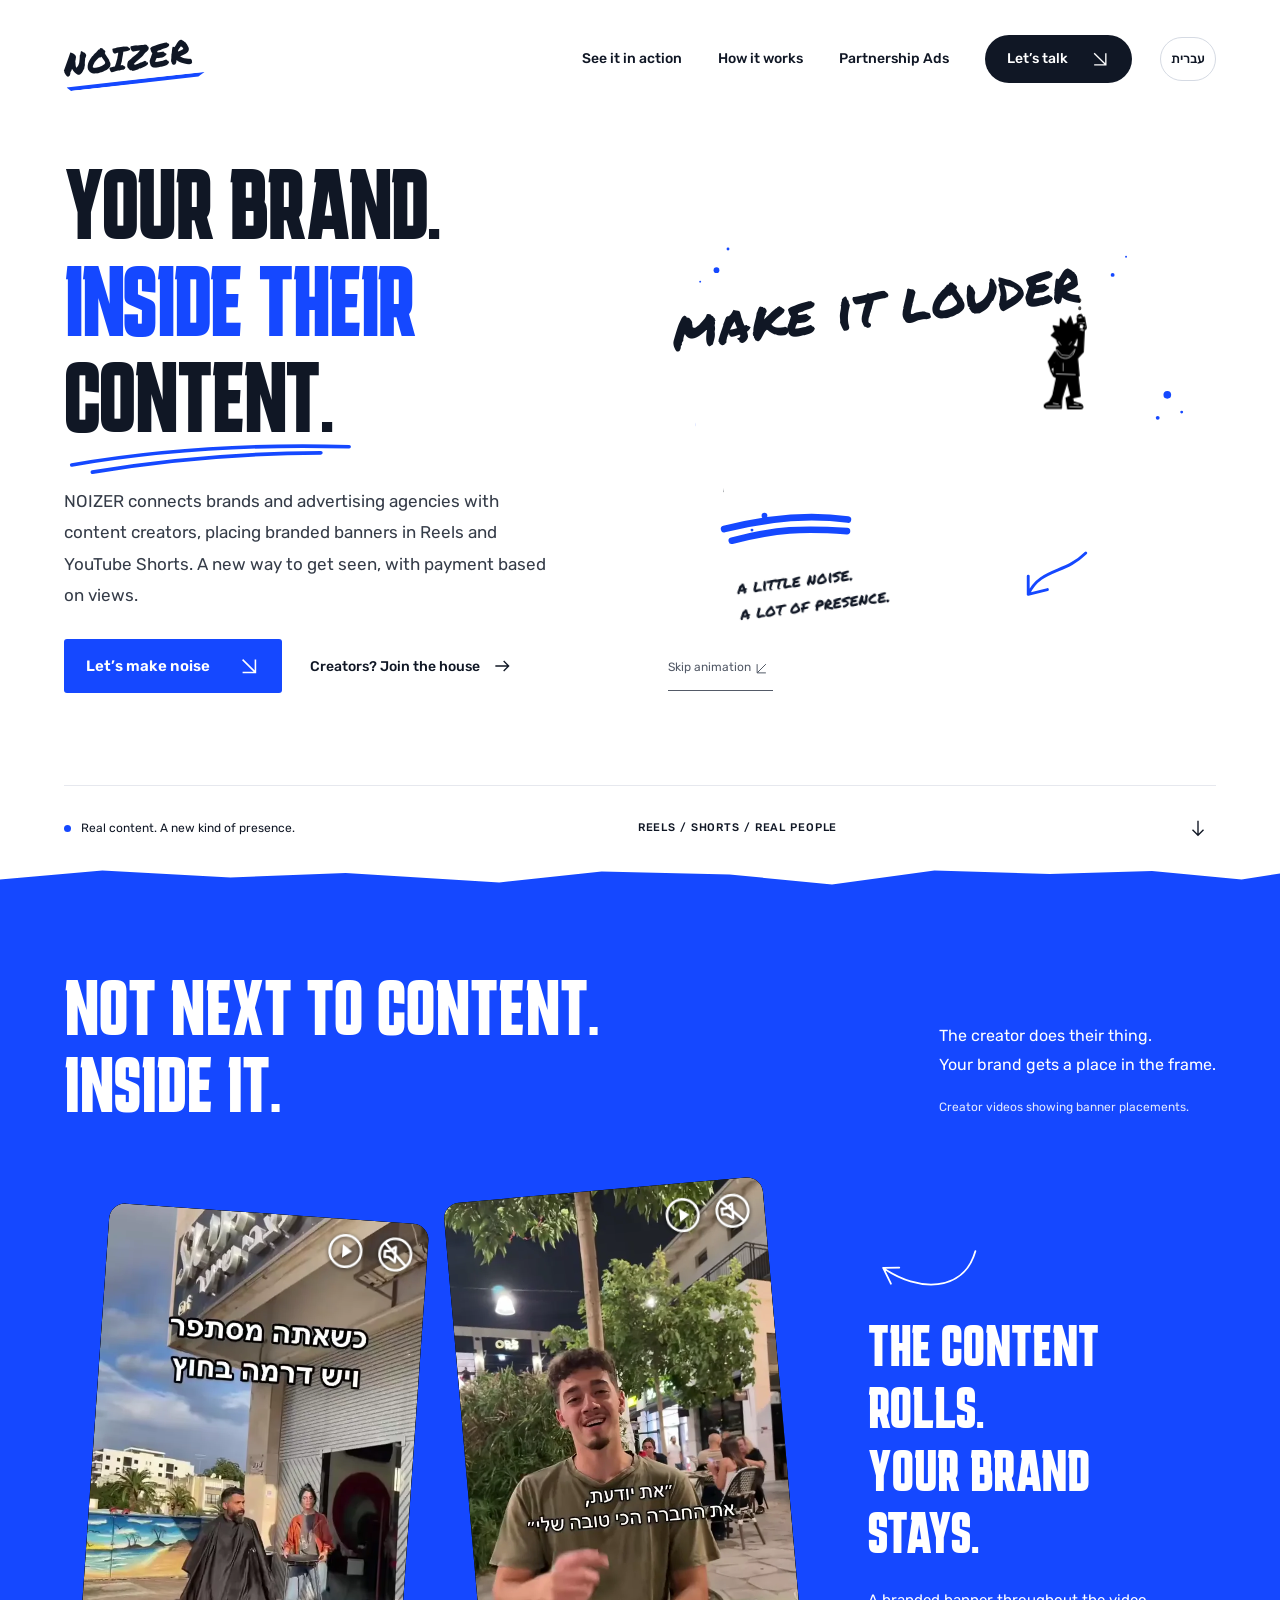
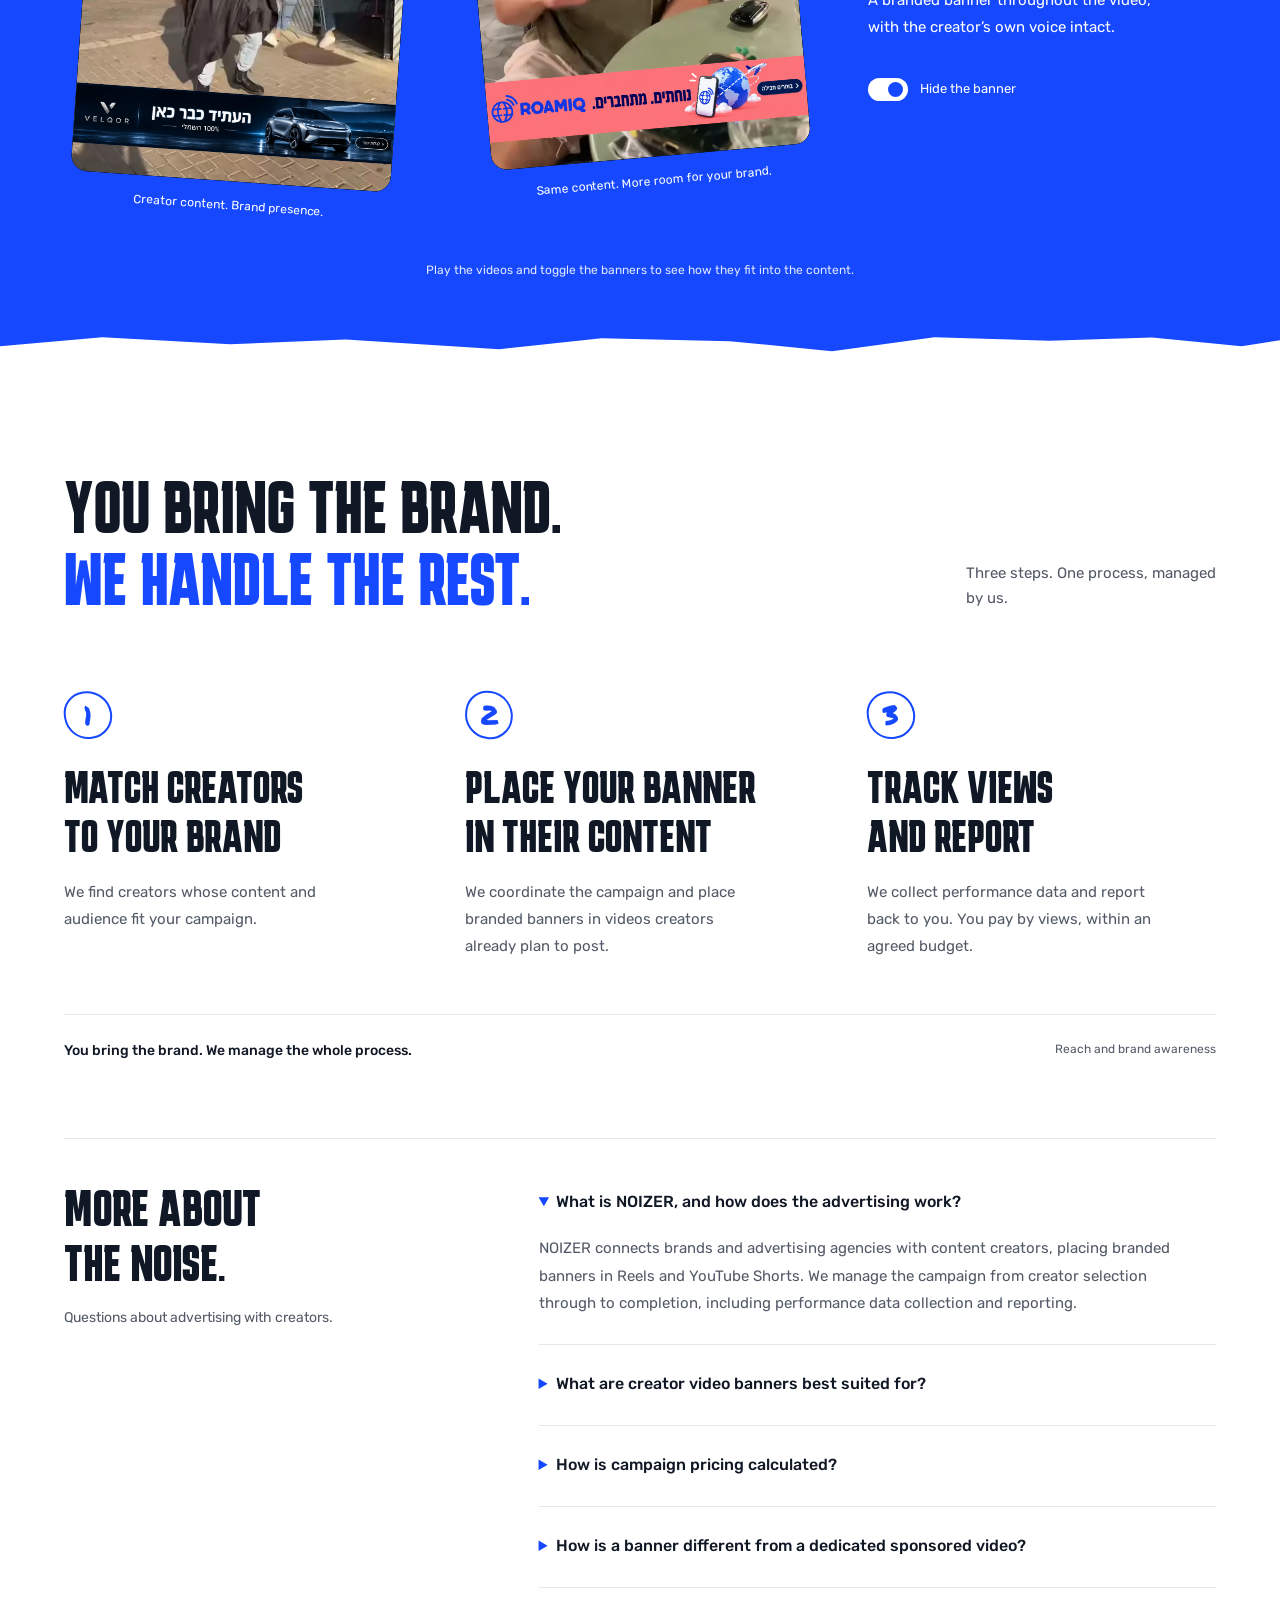
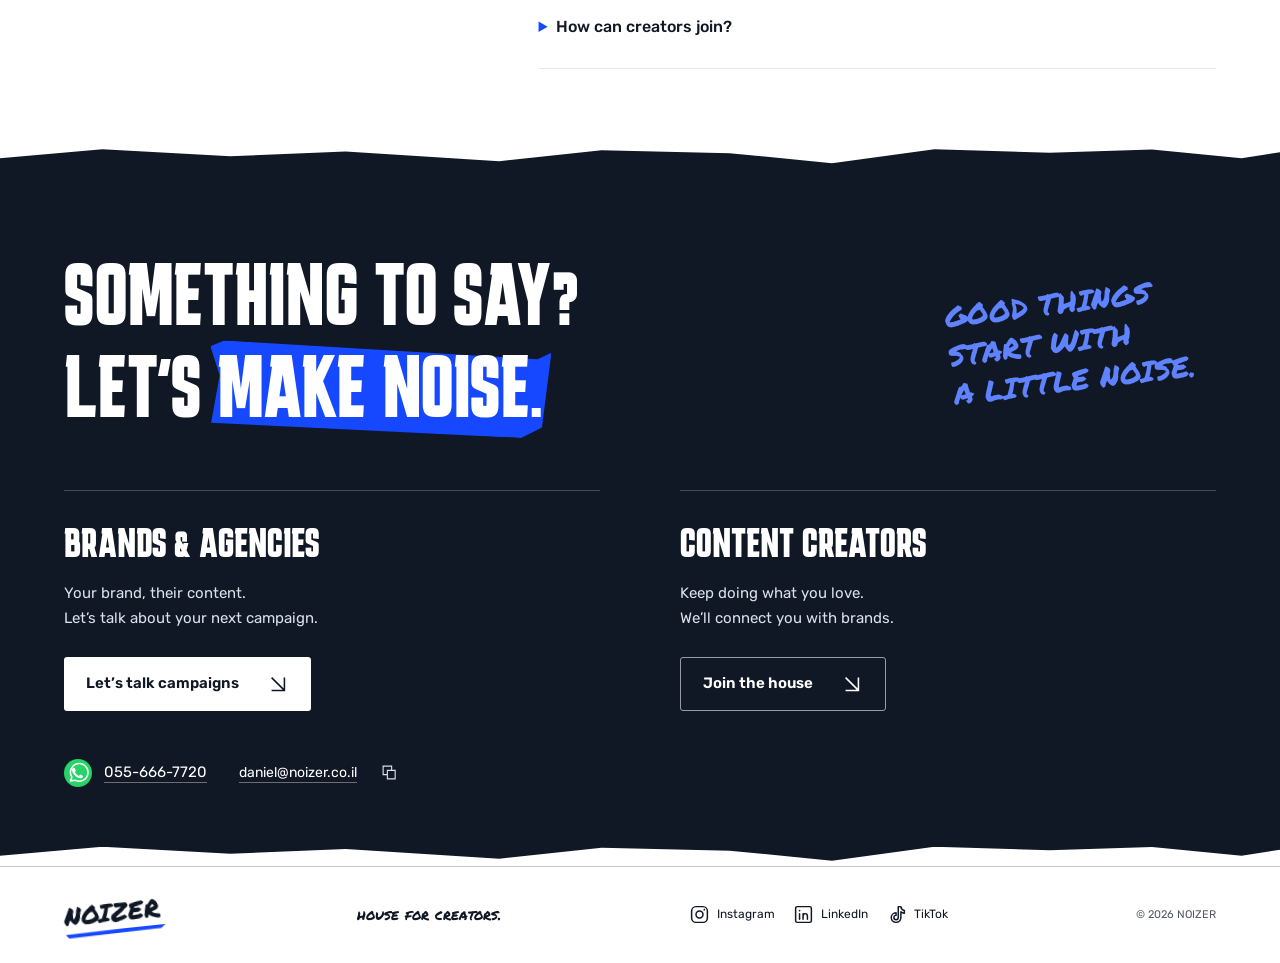
==== commit 7271b3e6: "Add bilingual Partnership Ads service pages and campaign example" ====
--- a/en/index.html
+++ b/en/index.html
@@ -84,6 +84,7 @@
       <nav aria-label="Main navigation">
         <a href="#examples">See it in action</a>
         <a href="#how-it-works">How it works</a>
+        <a class="service-nav" href="/en/partnership-ads/" lang="en">Partnership Ads</a>
         <a class="nav-contact" href="#contact">Let’s talk <svg class="inline-arrow" viewBox="0 0 24 24" aria-hidden="true"><path d="M19 5 5 19M5 5v14h14"/></svg></a>
       </nav>
       <a class="language-switch" href="/" lang="he" hreflang="he" dir="rtl" aria-label="Switch to Hebrew">עברית</a>
--- a/styles.css
+++ b/styles.css
@@ -120,3 +120,63 @@
   html[lang=en] .hero h1{font-size:clamp(76px,15vw,106px)}
   html[lang=en] .hero h1 br:nth-of-type(2){display:block}
 }
+
+/* Partnership Ads: editorial typography and a written campaign example. */
+.service-nav{white-space:nowrap}
+.site-header nav [aria-current=page]{color:var(--blue);text-decoration:underline;text-underline-offset:6px}
+.partnership-hero{display:grid;grid-template-columns:1.35fr 1fr;align-items:center;gap:60px;padding-block:64px 90px}
+.partnership-eyebrow{font-size:11px;letter-spacing:.08em;font-weight:500;color:var(--subtle);margin-bottom:24px;text-align:start}
+.partnership-hero h1{font-size:clamp(76px,7.5vw,108px);line-height:1.02}
+.partnership-description{font-size:17px;line-height:1.85;max-width:570px;margin-top:32px;color:#353c48}
+.partnership-scope{font-size:15px;line-height:1.85;max-width:570px;margin-top:16px;color:var(--subtle)}
+.partnership-actions{display:flex;align-items:center;gap:22px;flex-wrap:wrap;margin-top:28px}
+.partnership-example-link{font-size:13px;font-weight:500;min-height:44px;display:inline-flex;align-items:center;text-decoration:underline}
+.partnership-mark{position:relative;font-family:var(--hand);font-size:clamp(30px,3.7vw,52px);line-height:1.22;transform:rotate(-7deg);justify-self:center;padding:32px 8px 50px;max-width:100%}
+.partnership-mark span{display:block}.partnership-mark span:first-child{color:var(--blue)}
+.partnership-mark b{display:block;font-family:var(--body);font-size:44px;font-weight:400;line-height:1.4;color:var(--blue)}
+.partnership-mark svg{position:absolute;bottom:20px;left:0;width:100%;height:26px;stroke:var(--blue);stroke-width:4;fill:none;stroke-linecap:round}
+.partnership-value{padding-block:32px 90px}
+.partnership-value h2{font-size:clamp(48px,4.9vw,68px);max-width:800px;line-height:1.05}
+.partnership-benefits{list-style:none;padding:0;margin:42px 0 0;display:grid;grid-template-columns:repeat(3,1fr);gap:42px}
+.partnership-benefits li{border-top:2px solid var(--blue);padding-top:16px}
+.partnership-index{font-family:var(--hand);font-size:18px;color:var(--blue)}
+.partnership-benefits h3{font-family:var(--display);font-size:38px;line-height:1.1;margin-top:20px}
+.partnership-benefits p{font-size:15px;line-height:1.8;color:var(--subtle);margin-top:12px;max-width:340px}
+.partnership-example{background:var(--blue);color:white;padding-block:72px}
+.partnership-example-layout{display:grid;grid-template-columns:1fr 1.1fr;gap:100px}
+.partnership-example-label{display:inline-block;font-size:12px;border-bottom:1px solid #ffffff90;padding-bottom:6px;margin-bottom:22px}
+.partnership-example h2{font-size:clamp(60px,6vw,84px);line-height:1.02}
+.partnership-story{font-size:16px;line-height:1.85;margin-top:24px;max-width:420px}
+.partnership-timeline{list-style:none;margin:0;padding:0;display:grid;gap:28px}
+.partnership-timeline li{display:grid;grid-template-columns:42px 1fr;gap:20px;padding-top:22px;border-top:1px solid #ffffff60}
+.partnership-timeline li>span{font-family:var(--hand);font-size:20px}
+.partnership-timeline h3{font-family:var(--display);font-size:38px;line-height:1.1}
+.partnership-timeline p{font-size:15px;line-height:1.8;margin-top:9px;max-width:480px}
+.partnership-permission{font-size:12px;line-height:1.8;color:#e2e8ff;margin-top:28px}
+.partnership-contact-intro{font-size:16px;line-height:1.8;margin-top:24px;max-width:550px;color:#dce0e8}
+.partnership-contact .button{margin-top:26px}
+.blue-to-ink{--edge-from:var(--blue);--edge-to:var(--ink)}
+html[lang=en] .partnership-benefits h3,html[lang=en] .partnership-timeline h3{text-transform:uppercase}
+html[lang=en] .partnership-actions svg,html[lang=en] .partnership-contact .button svg{transform:scaleX(-1)}
+@media(min-width:761px) and (max-width:1100px){
+  .site-header{display:grid;grid-template-columns:1fr auto;gap:12px 20px;padding-block:20px;min-height:0}
+  .header-actions{display:contents}.site-header .brand{grid-row:1;grid-column:1}
+  .language-switch{grid-row:1;grid-column:2}.site-header nav{grid-row:2;grid-column:1/-1;justify-content:space-between}
+}
+@media(max-width:760px){
+  .site-header nav{flex-wrap:wrap;row-gap:6px}.site-header nav .service-nav{font-size:11px}
+  .partnership-hero{grid-template-columns:1fr;gap:28px;padding-block:36px 52px}
+  .partnership-eyebrow{font-size:9px;letter-spacing:.035em;margin-bottom:20px}
+  .partnership-hero h1{font-size:clamp(66px,14vw,88px)}
+  .partnership-description{font-size:16px;margin-top:26px}.partnership-scope{font-size:14px}
+  .partnership-mark{display:flex;align-items:center;gap:14px;font-size:clamp(17px,4.7vw,30px);padding:20px 0 36px}
+  .partnership-mark b{font-size:27px}.partnership-mark svg{bottom:10px}
+  .partnership-value{padding-block:24px 52px}.partnership-value h2{font-size:48px}
+  .partnership-benefits{grid-template-columns:1fr;gap:28px;margin-top:30px}
+  .partnership-benefits h3{font-size:34px;margin-top:12px}.partnership-benefits p{font-size:14px;max-width:100%}
+  .partnership-example{padding-block:50px}.partnership-example-layout{grid-template-columns:1fr;gap:36px}
+  .partnership-example h2{font-size:62px}.partnership-story{font-size:15px;margin-top:22px}
+  .partnership-timeline li{gap:14px;grid-template-columns:34px 1fr}.partnership-timeline h3{font-size:34px}.partnership-timeline p{font-size:14px}
+  .partnership-contact-intro{font-size:15px}.partnership-contact h2{font-size:clamp(52px,12.5vw,68px)}
+  .partnership-actions .button,.partnership-contact .button{font-size:13px;gap:14px;padding-inline:16px}
+}
